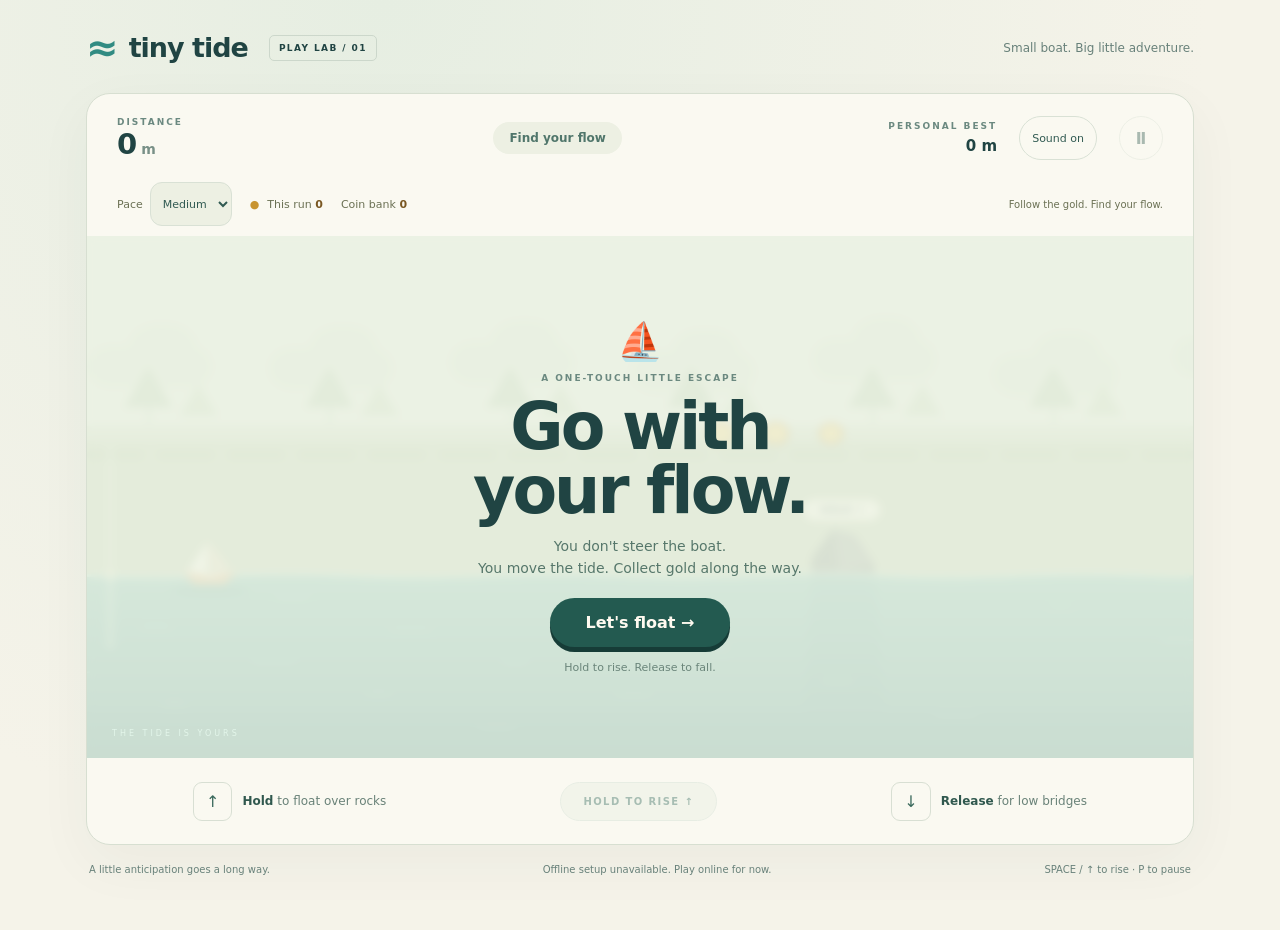
==== index.html @ 4e043f54 "Build Tiny Tide playable browser prototype Add fair endless tide gameplay, collectible coins, gestur" ====
<!doctype html>
<html lang="en">
<head>
  <meta charset="UTF-8">
  <meta name="viewport" content="width=device-width, initial-scale=1, viewport-fit=cover">
  <meta name="theme-color" content="#235a50">
  <meta name="description" content="A little boat. A little tide. One more try. A one-touch endless canal game.">
  <link rel="icon" href="./icon.svg" type="image/svg+xml">
  <link rel="manifest" href="./manifest.webmanifest">
  <link rel="stylesheet" href="./style.css">
  <title>Tiny Tide — find your flow</title>
</head>
<body>
  <main>
    <header>
      <a class="brand" href="./"><span class="brand-mark">≈</span> tiny tide <span class="prototype">PLAY LAB / 01</span></a>
      <span class="tagline">Small boat. Big little adventure.</span>
    </header>
    <section class="game-shell" aria-label="Tiny Tide game">
      <div class="game-top">
        <div class="score-group"><span class="eyebrow">DISTANCE</span><strong><span id="score">0</span><small>m</small></strong></div>
        <div id="next" class="next">Find your flow</div>
        <div class="game-actions"><div class="best"><span class="eyebrow">PERSONAL BEST</span><strong id="best">0 m</strong></div><button id="sound" class="sound-button" aria-label="Mute sound" aria-pressed="false">Sound on</button><button id="pause" class="icon-button" aria-label="Pause game" disabled>Ⅱ</button></div>
      </div>
      <div class="coin-bar"><label class="mode-label" for="mode">Pace <select id="mode"><option value="easy">Easy</option><option value="medium" selected>Medium</option><option value="fast">Fast</option></select></label><span class="coin-symbol" aria-hidden="true">●</span><span>This run <b id="run-coins">0</b></span><span>Coin bank <b id="coin-bank">0</b></span><span id="coin-feedback" role="status" aria-live="polite">Follow the gold. Find your flow.</span></div>
      <div class="playfield">
        <canvas id="game" tabindex="0" aria-label="Hold Space, Up arrow, or the screen to raise the water. Release to lower it. Avoid rocks and bridges."></canvas>
        <div class="overlay" id="overlay">
          <div class="intro-icon" aria-hidden="true">⛵</div>
          <p class="eyebrow" id="overlay-kicker">A ONE-TOUCH LITTLE ESCAPE</p>
          <h1 id="overlay-title">Go with<br>your flow.</h1>
          <p id="overlay-copy">You don't steer the boat.<br>You move the tide. Collect gold along the way.</p>
          <button id="play" class="primary">Let's float →</button>
          <p class="overlay-hint" id="overlay-hint">Hold to rise. Release to fall.</p>
        </div>
        <div class="water-label" aria-hidden="true">THE TIDE IS YOURS</div>
      </div>
      <div class="control-bar">
        <div class="control-tip"><span class="key">↑</span><span><b>Hold</b> to float over rocks</span></div>
        <button id="tide" class="tide-button" aria-label="Hold to raise water; release to lower" disabled>HOLD TO RISE ↑</button>
        <div class="control-tip"><span class="key">↓</span><span><b>Release</b> for low bridges</span></div>
      </div>
    </section>
    <footer><span>A little anticipation goes a long way.</span><span id="connection" role="status">Preparing offline play…</span><span class="desktop-hint">SPACE / ↑ to rise · P to pause</span></footer>
    <p class="notice" id="notice" role="status"></p>
    <p class="sr-only" id="announcement" role="status" aria-live="polite"></p>
  </main>
  <script type="module" src="./app.js"></script>
</body>
</html>
---- style.css ----
:root { color-scheme: light; font-family: "Trebuchet MS", "Avenir Next", system-ui, sans-serif; color: #204443; background: #f5f3e9; }
* { box-sizing: border-box; }
body { margin: 0; min-width: 280px; background: radial-gradient(ellipse at 30% 0, #e6eee2, transparent 65%); }
button, a { -webkit-tap-highlight-color: transparent; }
button { font: inherit; cursor: pointer; }
button:focus-visible, a:focus-visible, canvas:focus-visible { outline: 3px solid #d27b43; outline-offset: 4px; }
button:disabled { opacity: .4; cursor: default; }
main { max-width: 1180px; margin: auto; padding: 28px 36px 12px; }
header { display: flex; justify-content: space-between; align-items: center; margin-bottom: 26px; }
.brand { display: flex; align-items: center; gap: 11px; color: inherit; text-decoration: none; font-size: 27px; font-weight: 800; letter-spacing: -1px; }
.brand-mark { color: #318b82; font-size: 39px; line-height: 1; }
.prototype { font-size: 9px; letter-spacing: 1.4px; margin-left: 10px; padding: 7px 9px; border: 1px solid #ccd7cb; border-radius: 5px; }
.tagline, footer, .notice { font-size: 12px; color: #68817a; }
.game-shell { background: #faf9f1; border: 1px solid #d7dfd1; border-radius: 24px; box-shadow: 0 18px 55px #2044430c; overflow: hidden; }
.game-top { height: 88px; display: flex; align-items: center; justify-content: space-between; padding: 16px 30px; gap: 10px; }
.eyebrow { font-size: 9px; letter-spacing: 2px; font-weight: 800; color: #6b8980; }
.score-group { display: grid; gap: 3px; min-width: 110px; }
.score-group strong { font-size: 29px; font-variant-numeric: tabular-nums; line-height: 1; }
small { font-size: 14px; margin-left: 4px; color: #789087; }
.game-actions { display: flex; align-items: center; gap: 22px; }
.best { display: grid; gap: 6px; text-align: right; }
.best strong { font-size: 15px; }
.icon-button { border: 1px solid #d9e1d5; width: 44px; height: 44px; border-radius: 50%; background: transparent; color: #315a52; font-weight: 800; }
.sound-button { min-height: 44px; border: 1px solid #d9e1d5; border-radius: 22px; padding: 8px 12px; background: transparent; color: #315a52; font-size: 11px; white-space: nowrap; }
.sound-button[aria-pressed="true"] { background: #e8eee1; }
.coin-bar { min-height: 34px; display: flex; align-items: center; gap: 18px; padding: 0 30px 10px; font-size: 11px; color: #6b7154; }
.coin-bar b { color: #795722; font-variant-numeric: tabular-nums; }
.coin-symbol { color: #c89430; margin-right: -10px; }
#coin-feedback { margin-left: auto; font-size: 10px; }
.mode-label { display: flex; align-items: center; gap: 7px; }
select { font: inherit; color: #315a52; background: #edf0e3; border: 1px solid #d9e1d5; border-radius: 12px; min-height: 44px; padding: 8px; }
select:focus-visible { outline: 3px solid #d27b43; outline-offset: 2px; }
select:disabled { opacity: .65; }
.next { text-align: center; font-size: 12px; font-weight: 700; color: #50766b; background: #edf0e3; border-radius: 20px; padding: 9px 16px; }
.playfield { position: relative; height: clamp(330px, 58vh, 590px); overflow: hidden; background: #e4eedf; }
canvas { width: 100%; height: 100%; display: block; touch-action: none; user-select: none; -webkit-user-select: none; }
.overlay { position: absolute; inset: 0; display: flex; align-items: center; justify-content: center; flex-direction: column; text-align: center; background: #edf3e6cf; backdrop-filter: blur(4px); padding: 14px; }
.overlay[hidden] { display: none; }
.intro-icon { font-size: 37px; margin-bottom: 3px; }
.overlay .eyebrow { margin: 7px 0 12px; }
h1 { font-size: clamp(39px, 5.2vw, 65px); letter-spacing: -3px; line-height: .98; font-weight: 800; margin: 0 0 12px; }
#overlay-copy { color: #56776b; font-size: 14px; line-height: 1.6; margin: 0 0 18px; max-width: 340px; }
.primary { color: #fffaf0; background: #235a50; border: 0; border-radius: 30px; padding: 15px 28px; min-width: 180px; box-shadow: 0 5px 0 #163c37; font-weight: 700; }
.primary:hover { background: #2f7062; }
.overlay-hint { font-size: 11px; color: #6a857a; margin: 14px 0 0; }
.water-label { position: absolute; bottom: 20px; left: 25px; pointer-events: none; color: #ecfff3b3; letter-spacing: 3px; font-size: 8px; }
.control-bar { display: flex; justify-content: space-around; align-items: center; gap: 12px; min-height: 86px; padding: 12px 25px; }
.control-tip { display: flex; align-items: center; gap: 10px; font-size: 12px; color: #698278; }
.control-tip b { color: #30584e; }
.key { border: 1px solid #d8dfd3; border-radius: 9px; padding: 9px 12px; color: #3a695c; font-size: 16px; }
.tide-button { touch-action: none; user-select: none; -webkit-user-select: none; border: 1px solid #cddcd0; border-radius: 24px; color: #2c6557; background: #e8eee1; padding: 13px 22px; font-size: 10px; font-weight: 800; letter-spacing: 1.4px; white-space: nowrap; }
.tide-button.active { background: #2c6557; color: #fff; transform: translateY(2px); }
footer { display: flex; justify-content: space-between; gap: 12px; margin: 19px 3px 0; font-size: 10px; }
.notice { text-align: center; margin: 12px 0; min-height: 14px; }
.sr-only { position: absolute; width: 1px; height: 1px; overflow: hidden; clip-path: inset(50%); }
@media (max-width: 650px) {
  main { padding: max(14px, env(safe-area-inset-top)) 12px max(10px, env(safe-area-inset-bottom)); }
  header { margin: 0 5px 15px; }
  .brand { font-size: 23px; gap: 7px; }
  .prototype { font-size: 7px; margin-left: 6px; padding: 5px; }
  .tagline, .desktop-hint { display: none; }
  .game-shell { border-radius: 20px; }
  .game-top { padding: 10px 12px; height: auto; min-height: 79px; flex-wrap: wrap; }
  .game-actions { gap: 8px; }
  .eyebrow { font-size: 8px; letter-spacing: 1.2px; }
  .score-group { min-width: 50px; }
  .score-group strong { font-size: 25px; }
  .best .eyebrow { font-size: 7px; }
  .next { font-size: 10px; padding: 8px; max-width: 118px; }
  .game-top .next { order: 3; max-width: none; width: 100%; padding: 5px; }
  .sound-button { font-size: 10px; padding: 7px 9px; }
  .coin-bar { padding: 0 12px 10px; gap: 12px; flex-wrap: wrap; font-size: 10px; }
  #coin-feedback { width: 100%; margin-left: 0; min-height: 13px; }
  .coin-symbol { margin-right: -6px; }
  .playfield { height: clamp(330px, 48svh, 520px); }
  .control-bar { flex-wrap: wrap; gap: 10px; padding: 13px 8px; }
  .tide-button { order: -1; width: 88%; padding: 15px; }
  .control-tip { font-size: 10px; gap: 5px; }
  .key { padding: 3px 7px; font-size: 12px; }
  footer { font-size: 9px; gap: 8px; line-height: 1.5; }
}
@media (max-height: 550px) and (min-width: 651px) {
  main { padding-top: 10px; }
  header { margin-bottom: 10px; }
  .game-top { height: 60px; }
  .playfield { height: 300px; }
  .control-bar { min-height: 55px; }
}
@media (prefers-reduced-motion: reduce) { .overlay { backdrop-filter: none; } }
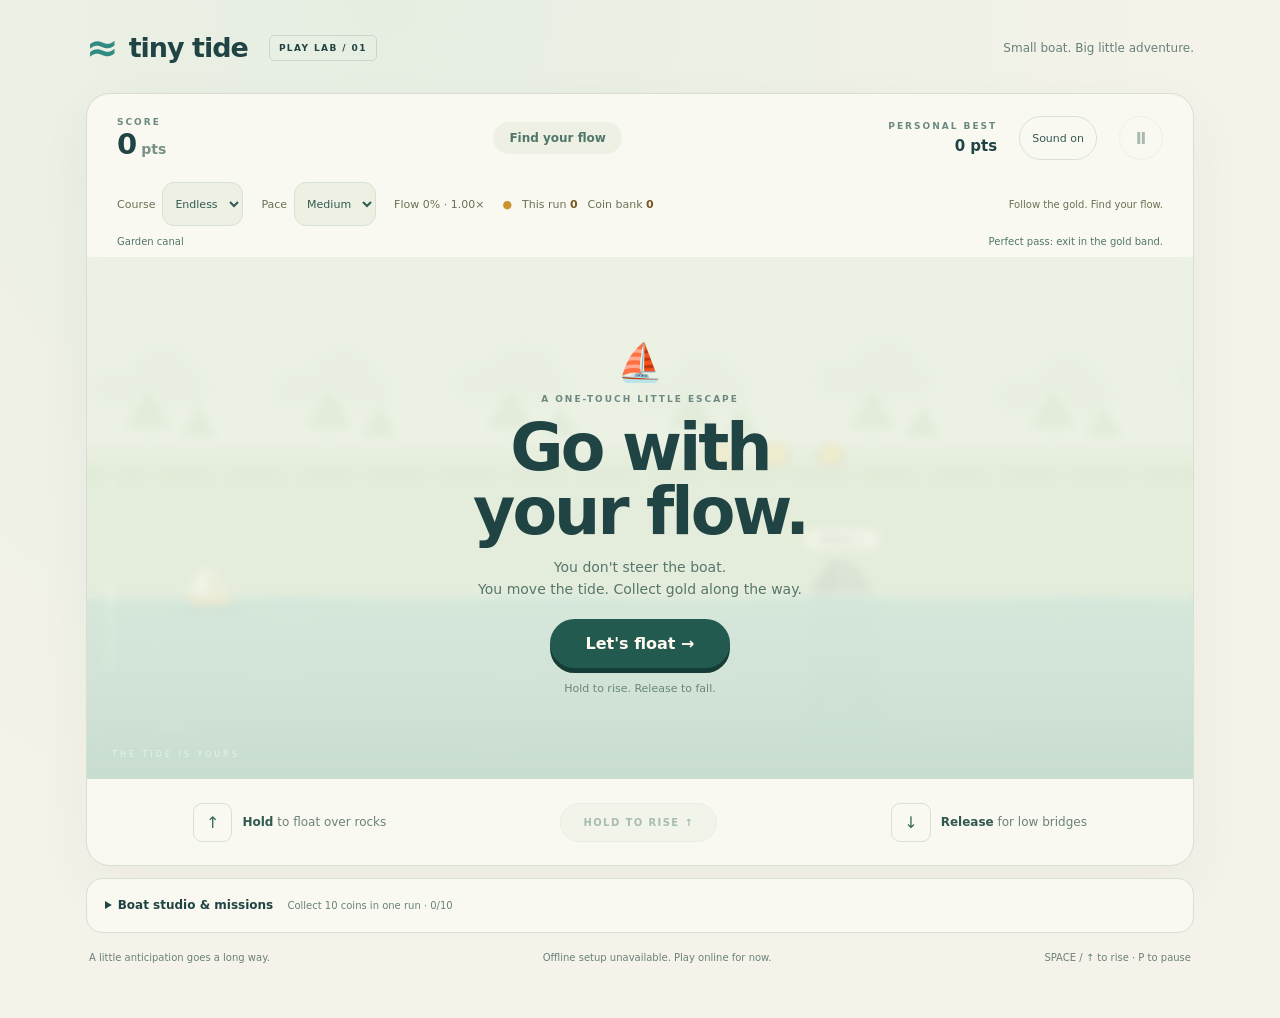
==== commit cb564449: "Add progressive runs and replay features Add smooth bounded difficulty ramps, perfect-pass combos, c" ====
--- a/index.html
+++ b/index.html
@@ -18,11 +18,18 @@
     </header>
     <section class="game-shell" aria-label="Tiny Tide game">
       <div class="game-top">
-        <div class="score-group"><span class="eyebrow">DISTANCE</span><strong><span id="score">0</span><small>m</small></strong></div>
+        <div class="score-group"><span class="eyebrow">SCORE</span><strong><span id="score">0</span><small>pts</small></strong></div>
         <div id="next" class="next">Find your flow</div>
         <div class="game-actions"><div class="best"><span class="eyebrow">PERSONAL BEST</span><strong id="best">0 m</strong></div><button id="sound" class="sound-button" aria-label="Mute sound" aria-pressed="false">Sound on</button><button id="pause" class="icon-button" aria-label="Pause game" disabled>Ⅱ</button></div>
       </div>
-      <div class="coin-bar"><label class="mode-label" for="mode">Pace <select id="mode"><option value="easy">Easy</option><option value="medium" selected>Medium</option><option value="fast">Fast</option></select></label><span class="coin-symbol" aria-hidden="true">●</span><span>This run <b id="run-coins">0</b></span><span>Coin bank <b id="coin-bank">0</b></span><span id="coin-feedback" role="status" aria-live="polite">Follow the gold. Find your flow.</span></div>
+      <div class="coin-bar">
+        <label class="mode-label" for="course">Course <select id="course"><option value="endless">Endless</option><option value="daily">Daily</option></select></label>
+        <label class="mode-label" for="mode">Pace <select id="mode"><option value="easy">Easy</option><option value="medium" selected>Medium</option><option value="fast">Fast</option></select></label>
+        <span id="daily-date" hidden></span><span id="flow" aria-label="Run progression">Flow 0% · 1.00×</span>
+        <span class="coin-totals"><span class="coin-symbol" aria-hidden="true">●</span><span>This run <b id="run-coins">0</b></span><span>Coin bank <b id="coin-bank">0</b></span></span>
+        <span id="coin-feedback" role="status" aria-live="polite">Follow the gold. Find your flow.</span>
+      </div>
+      <div class="run-status"><span id="scenery">Garden canal</span><span id="combo" role="status">Perfect pass: exit in the gold band.</span></div>
       <div class="playfield">
         <canvas id="game" tabindex="0" aria-label="Hold Space, Up arrow, or the screen to raise the water. Release to lower it. Avoid rocks and bridges."></canvas>
         <div class="overlay" id="overlay">
@@ -41,6 +48,17 @@
         <div class="control-tip"><span class="key">↓</span><span><b>Release</b> for low bridges</span></div>
       </div>
     </section>
+    <details class="studio" id="studio">
+      <summary>Boat studio &amp; missions <span id="mission-summary">Three little goals</span></summary>
+      <p>Cosmetics only. Spend collected coins, never real money. Choose a boat between runs.</p>
+      <p>Perfect passes: the gold bracket marks your target waterline as you exit a rock or bridge. Close, safe exits build a combo for 5–25 bonus points per pass. Missing the band is safe, but resets the combo.</p>
+      <div id="skins" class="skins"></div>
+      <p id="shop-feedback" role="status"></p>
+      <h2>One-time missions</h2>
+      <p>Complete each goal in a single run, on either course. Each reward is paid only once.</p>
+      <ul id="missions"></ul>
+      <p id="mission-feedback" role="status" aria-live="polite"></p>
+    </details>
     <footer><span>A little anticipation goes a long way.</span><span id="connection" role="status">Preparing offline play…</span><span class="desktop-hint">SPACE / ↑ to rise · P to pause</span></footer>
     <p class="notice" id="notice" role="status"></p>
     <p class="sr-only" id="announcement" role="status" aria-live="polite"></p>
--- a/style.css
+++ b/style.css
@@ -24,8 +24,22 @@
 .sound-button { min-height: 44px; border: 1px solid #d9e1d5; border-radius: 22px; padding: 8px 12px; background: transparent; color: #315a52; font-size: 11px; white-space: nowrap; }
 .sound-button[aria-pressed="true"] { background: #e8eee1; }
 .coin-bar { min-height: 34px; display: flex; align-items: center; gap: 18px; padding: 0 30px 10px; font-size: 11px; color: #6b7154; }
+.coin-bar { flex-wrap: wrap; }
+.run-status { display: flex; justify-content: space-between; gap: 12px; padding: 0 30px 10px; font-size: 10px; color: #50766b; }
+.run-status #combo { text-align: right; }
+.studio { margin-top: 12px; padding: 12px 18px; background: #faf9f1; border: 1px solid #d7dfd1; border-radius: 16px; font-size: 12px; }
+.studio summary { cursor: pointer; min-height: 28px; line-height: 28px; font-weight: bold; }
+#mission-summary { font-weight: normal; color: #68817a; margin-left: 10px; font-size: 10px; }
+.studio p { line-height: 1.6; color: #50766b; }
+.studio h2 { font-size: 16px; }
+.skins { display: flex; flex-wrap: wrap; gap: 12px; }
+.skin-card { flex: 1 1 150px; border: 1px solid #d7dfd1; border-radius: 14px; padding: 14px; text-align: center; }
+.skin-preview { display: block; width: 65px; height: 45px; margin: 0 auto 8px; }
+.skin-card button { min-height: 44px; margin-top: 8px; border: 1px solid #b8cdb9; border-radius: 20px; padding: 8px 14px; background: #e8eee1; color: #235a50; }
+#missions { padding-left: 20px; line-height: 2; }
 .coin-bar b { color: #795722; font-variant-numeric: tabular-nums; }
-.coin-symbol { color: #c89430; margin-right: -10px; }
+.coin-totals { display: inline-flex; gap: 10px; align-items: center; white-space: nowrap; }
+.coin-symbol { color: #c89430; }
 #coin-feedback { margin-left: auto; font-size: 10px; }
 .mode-label { display: flex; align-items: center; gap: 7px; }
 select { font: inherit; color: #315a52; background: #edf0e3; border: 1px solid #d9e1d5; border-radius: 12px; min-height: 44px; padding: 8px; }
@@ -71,7 +85,9 @@
   .sound-button { font-size: 10px; padding: 7px 9px; }
   .coin-bar { padding: 0 12px 10px; gap: 12px; flex-wrap: wrap; font-size: 10px; }
   #coin-feedback { width: 100%; margin-left: 0; min-height: 13px; }
-  .coin-symbol { margin-right: -6px; }
+  .run-status { padding: 0 12px 10px; font-size: 9px; }
+  .studio { padding: 10px 12px; }
+  #mission-summary { display: block; margin-left: 0; }
   .playfield { height: clamp(330px, 48svh, 520px); }
   .control-bar { flex-wrap: wrap; gap: 10px; padding: 13px 8px; }
   .tide-button { order: -1; width: 88%; padding: 15px; }
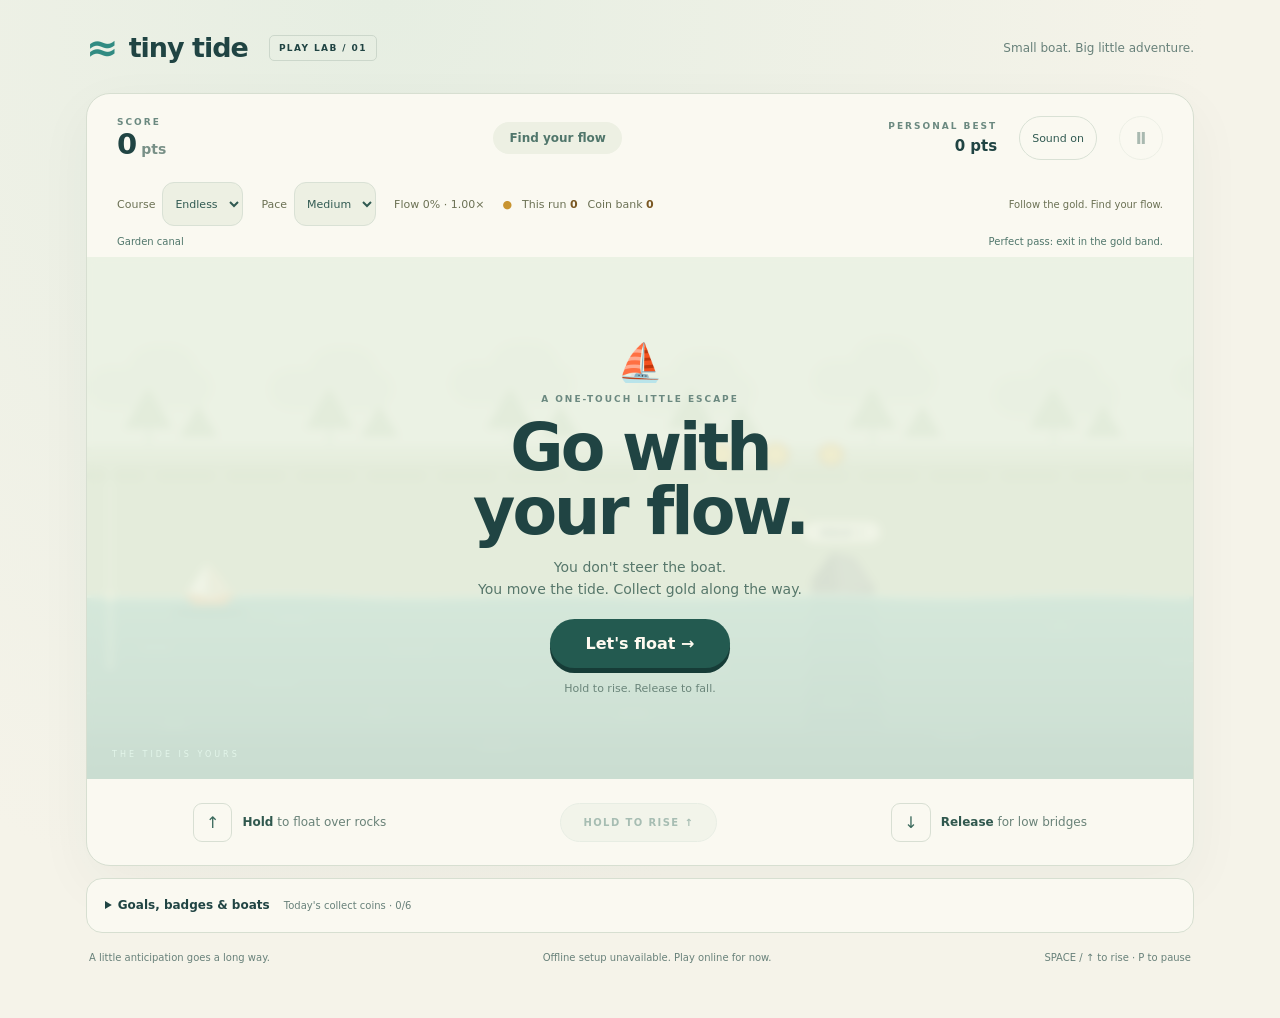
==== commit ddf96b1d: "Add gentle daily replay goals Co-authored-by: Copilot App <223556219+Copilot@users.noreply.github.co" ====
--- a/index.html
+++ b/index.html
@@ -20,7 +20,7 @@
       <div class="game-top">
         <div class="score-group"><span class="eyebrow">SCORE</span><strong><span id="score">0</span><small>pts</small></strong></div>
         <div id="next" class="next">Find your flow</div>
-        <div class="game-actions"><div class="best"><span class="eyebrow">PERSONAL BEST</span><strong id="best">0 m</strong></div><button id="sound" class="sound-button" aria-label="Mute sound" aria-pressed="false">Sound on</button><button id="pause" class="icon-button" aria-label="Pause game" disabled>Ⅱ</button></div>
+        <div class="game-actions"><div class="best"><span class="eyebrow">PERSONAL BEST</span><strong id="best">0 pts</strong></div><button id="sound" class="sound-button" aria-label="Mute sound" aria-pressed="false">Sound on</button><button id="pause" class="icon-button" aria-label="Pause game" disabled>Ⅱ</button></div>
       </div>
       <div class="coin-bar">
         <label class="mode-label" for="course">Course <select id="course"><option value="endless">Endless</option><option value="daily">Daily</option></select></label>
@@ -48,13 +48,39 @@
         <div class="control-tip"><span class="key">↓</span><span><b>Release</b> for low bridges</span></div>
       </div>
     </section>
+    <section id="run-result" class="studio" aria-label="Last run summary" hidden>
+      <h2>Your little voyage</h2>
+      <p id="result-comparison"></p>
+      <p id="result-goal"></p>
+      <details id="share-options" hidden>
+        <summary>Share this Daily result (optional)</summary>
+        <p>Compare the same UTC date and rules version. No account or leaderboard.</p>
+        <button id="share-result" class="sound-button">Share result</button>
+        <button id="copy-result" class="sound-button">Copy result</button>
+        <p id="share-status" role="status" aria-live="polite"></p>
+        <div id="share-panel" hidden>
+          <label for="share-text">Result text — select to copy manually</label>
+          <textarea id="share-text" rows="6" readonly></textarea>
+        </div>
+      </details>
+    </section>
     <details class="studio" id="studio">
-      <summary>Boat studio &amp; missions <span id="mission-summary">Three little goals</span></summary>
+      <summary>Goals, badges &amp; boats <span id="mission-summary">Three little daily goals</span></summary>
+      <h2>Today's missions</h2>
+      <p id="daily-missions-date"></p>
+      <p>Counts across short runs on either course. Three goals, paid once per UTC day. No streaks, no penalty for missing days.</p>
+      <ul id="daily-missions"></ul>
+      <p>The device clock sets the date, also offline. An active run keeps its starting mission date until it ends.</p>
+      <h2>Permanent mastery</h2>
+      <p id="mastery-next"></p>
+      <ul id="mastery"></ul>
+      <p>Totals start with this update: earlier bank balances include rewards and spending, not known lifetime pickups. Only actual new pickups, obstacle clears and perfect passes count. Rewards and spending never inflate or reduce mastery.</p>
+      <h2>Boat collection</h2>
       <p>Cosmetics only. Spend collected coins, never real money. Choose a boat between runs.</p>
       <p>Perfect passes: the gold bracket marks your target waterline as you exit a rock or bridge. Close, safe exits build a combo for 5–25 bonus points per pass. Missing the band is safe, but resets the combo.</p>
       <div id="skins" class="skins"></div>
       <p id="shop-feedback" role="status"></p>
-      <h2>One-time missions</h2>
+      <h2>Original one-time missions</h2>
       <p>Complete each goal in a single run, on either course. Each reward is paid only once.</p>
       <ul id="missions"></ul>
       <p id="mission-feedback" role="status" aria-live="polite"></p>
--- a/style.css
+++ b/style.css
@@ -36,7 +36,9 @@
 .skin-card { flex: 1 1 150px; border: 1px solid #d7dfd1; border-radius: 14px; padding: 14px; text-align: center; }
 .skin-preview { display: block; width: 65px; height: 45px; margin: 0 auto 8px; }
 .skin-card button { min-height: 44px; margin-top: 8px; border: 1px solid #b8cdb9; border-radius: 20px; padding: 8px 14px; background: #e8eee1; color: #235a50; }
-#missions { padding-left: 20px; line-height: 2; }
+#missions, #daily-missions, #mastery { padding-left: 20px; line-height: 2; }
+#share-text { display: block; width: 100%; margin-top: 8px; padding: 10px; font: inherit; line-height: 1.6; color: #204443; background: #f5f3e9; border: 1px solid #b8cdb9; border-radius: 8px; resize: vertical; }
+#share-text:focus-visible { outline: 3px solid #d27b43; outline-offset: 2px; }
 .coin-bar b { color: #795722; font-variant-numeric: tabular-nums; }
 .coin-totals { display: inline-flex; gap: 10px; align-items: center; white-space: nowrap; }
 .coin-symbol { color: #c89430; }
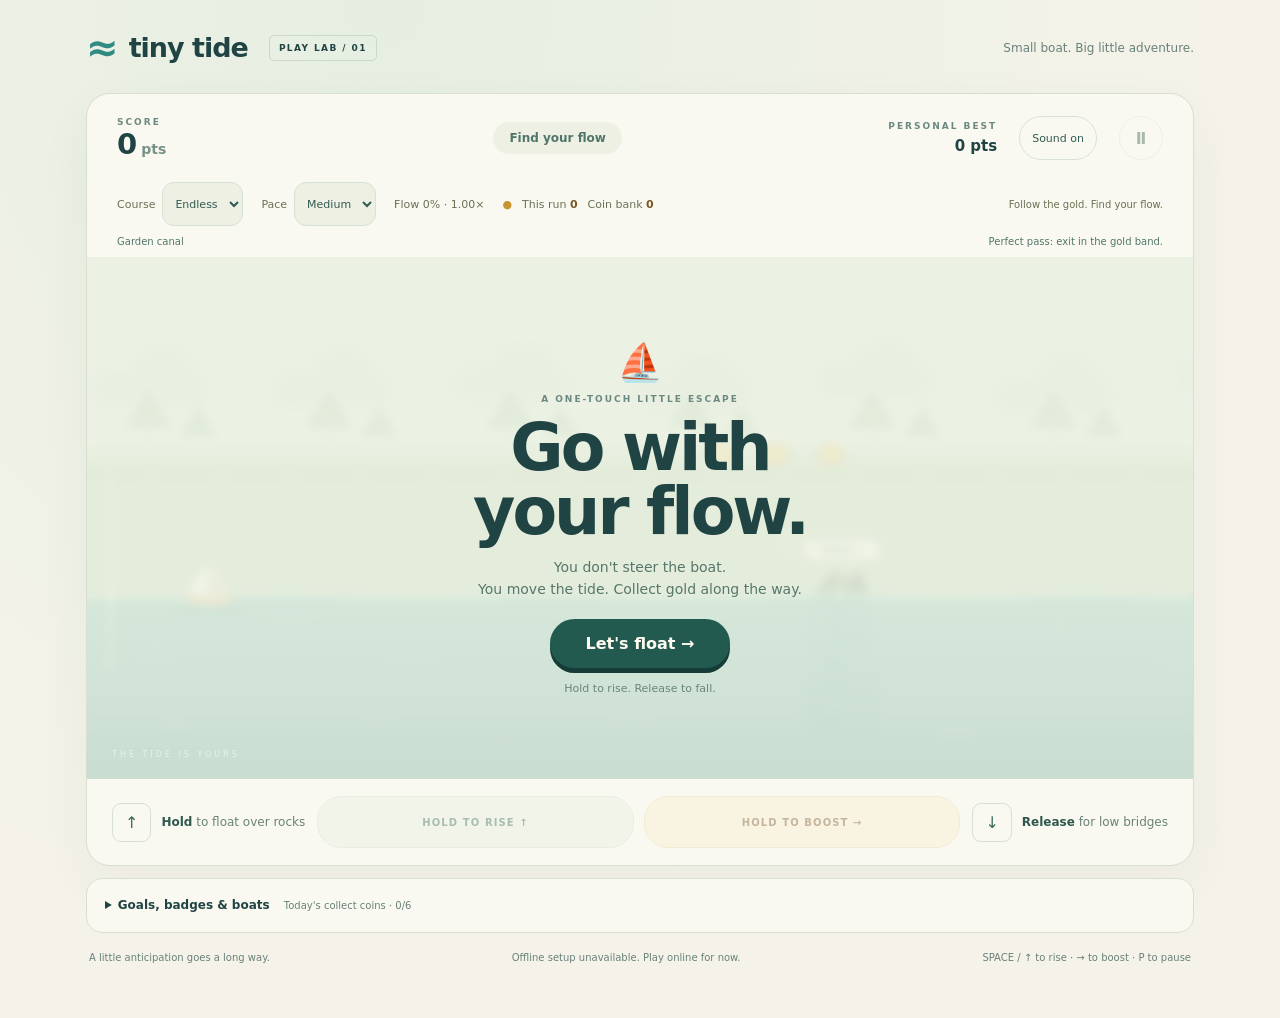
==== commit bea43a23: "Add boat crash bursts, forward boost and canal artwork Co-authored-by: Copilot App <223556219+Copilo" ====
--- a/index.html
+++ b/index.html
@@ -25,7 +25,7 @@
       <div class="coin-bar">
         <label class="mode-label" for="course">Course <select id="course"><option value="endless">Endless</option><option value="daily">Daily</option></select></label>
         <label class="mode-label" for="mode">Pace <select id="mode"><option value="easy">Easy</option><option value="medium" selected>Medium</option><option value="fast">Fast</option></select></label>
-        <span id="daily-date" hidden></span><span id="flow" aria-label="Run progression">Flow 0% · 1.00×</span>
+        <span id="daily-date" hidden></span><span id="previous-best" hidden></span><span id="flow" aria-label="Run progression">Flow 0% · 1.00×</span>
         <span class="coin-totals"><span class="coin-symbol" aria-hidden="true">●</span><span>This run <b id="run-coins">0</b></span><span>Coin bank <b id="coin-bank">0</b></span></span>
         <span id="coin-feedback" role="status" aria-live="polite">Follow the gold. Find your flow.</span>
       </div>
@@ -40,11 +40,15 @@
           <button id="play" class="primary">Let's float →</button>
           <p class="overlay-hint" id="overlay-hint">Hold to rise. Release to fall.</p>
         </div>
+        <div class="impact-label" id="impact" hidden>SPLASH!</div>
         <div class="water-label" aria-hidden="true">THE TIDE IS YOURS</div>
       </div>
       <div class="control-bar">
         <div class="control-tip"><span class="key">↑</span><span><b>Hold</b> to float over rocks</span></div>
-        <button id="tide" class="tide-button" aria-label="Hold to raise water; release to lower" disabled>HOLD TO RISE ↑</button>
+        <div class="hold-controls">
+          <button id="tide" class="tide-button" aria-label="Hold to raise water; release to lower" disabled>HOLD TO RISE ↑</button>
+          <button id="boost" class="boost-button" aria-label="Hold to boost forward; release to coast" aria-pressed="false" disabled>HOLD TO BOOST →</button>
+        </div>
         <div class="control-tip"><span class="key">↓</span><span><b>Release</b> for low bridges</span></div>
       </div>
     </section>
@@ -85,7 +89,7 @@
       <ul id="missions"></ul>
       <p id="mission-feedback" role="status" aria-live="polite"></p>
     </details>
-    <footer><span>A little anticipation goes a long way.</span><span id="connection" role="status">Preparing offline play…</span><span class="desktop-hint">SPACE / ↑ to rise · P to pause</span></footer>
+    <footer><span>A little anticipation goes a long way.</span><span id="connection" role="status">Preparing offline play…</span><span class="desktop-hint">SPACE / ↑ to rise · → to boost · P to pause</span></footer>
     <p class="notice" id="notice" role="status"></p>
     <p class="sr-only" id="announcement" role="status" aria-live="polite"></p>
   </main>
--- a/style.css
+++ b/style.css
@@ -39,6 +39,7 @@
 #missions, #daily-missions, #mastery { padding-left: 20px; line-height: 2; }
 #share-text { display: block; width: 100%; margin-top: 8px; padding: 10px; font: inherit; line-height: 1.6; color: #204443; background: #f5f3e9; border: 1px solid #b8cdb9; border-radius: 8px; resize: vertical; }
 #share-text:focus-visible { outline: 3px solid #d27b43; outline-offset: 2px; }
+#previous-best { color: #788a7b; font-size: 10px; }
 .coin-bar b { color: #795722; font-variant-numeric: tabular-nums; }
 .coin-totals { display: inline-flex; gap: 10px; align-items: center; white-space: nowrap; }
 .coin-symbol { color: #c89430; }
@@ -60,12 +61,17 @@
 .primary:hover { background: #2f7062; }
 .overlay-hint { font-size: 11px; color: #6a857a; margin: 14px 0 0; }
 .water-label { position: absolute; bottom: 20px; left: 25px; pointer-events: none; color: #ecfff3b3; letter-spacing: 3px; font-size: 8px; }
+.impact-label { position: absolute; z-index: 2; left: 50%; top: 43%; transform: translate(-50%, -50%); padding: 8px 18px; border: 1px solid #fff4d8; border-radius: 20px; color: #315d58; background: #f7f2dcdd; font-size: 11px; font-weight: 900; letter-spacing: 3px; pointer-events: none; animation: impact-pop .58s ease-out both; }
+@keyframes impact-pop { from { opacity: .5; translate: 0 5px; } to { opacity: 1; translate: 0 0; } }
 .control-bar { display: flex; justify-content: space-around; align-items: center; gap: 12px; min-height: 86px; padding: 12px 25px; }
 .control-tip { display: flex; align-items: center; gap: 10px; font-size: 12px; color: #698278; }
 .control-tip b { color: #30584e; }
 .key { border: 1px solid #d8dfd3; border-radius: 9px; padding: 9px 12px; color: #3a695c; font-size: 16px; }
-.tide-button { touch-action: none; user-select: none; -webkit-user-select: none; border: 1px solid #cddcd0; border-radius: 24px; color: #2c6557; background: #e8eee1; padding: 13px 22px; font-size: 10px; font-weight: 800; letter-spacing: 1.4px; white-space: nowrap; }
+.hold-controls { display: flex; flex: 1 1 420px; justify-content: center; gap: 10px; min-width: 0; }
+.tide-button, .boost-button { flex: 1 1 190px; min-height: 52px; touch-action: none; user-select: none; -webkit-user-select: none; border: 1px solid #cddcd0; border-radius: 24px; color: #2c6557; background: #e8eee1; padding: 13px 16px; font-size: 10px; font-weight: 800; letter-spacing: 1.1px; white-space: nowrap; }
 .tide-button.active { background: #2c6557; color: #fff; transform: translateY(2px); }
+.boost-button { color: #76521e; border-color: #e6d5aa; background: #f8edcc; }
+.boost-button.active { background: #a97428; color: #fffdf5; transform: translateY(2px); }
 footer { display: flex; justify-content: space-between; gap: 12px; margin: 19px 3px 0; font-size: 10px; }
 .notice { text-align: center; margin: 12px 0; min-height: 14px; }
 .sr-only { position: absolute; width: 1px; height: 1px; overflow: hidden; clip-path: inset(50%); }
@@ -92,7 +98,8 @@
   #mission-summary { display: block; margin-left: 0; }
   .playfield { height: clamp(330px, 48svh, 520px); }
   .control-bar { flex-wrap: wrap; gap: 10px; padding: 13px 8px; }
-  .tide-button { order: -1; width: 88%; padding: 15px; }
+  .hold-controls { order: -1; flex: 1 0 100%; width: 100%; gap: 8px; }
+  .tide-button, .boost-button { flex: 1 1 0; min-width: 0; min-height: 54px; padding: 12px 5px; font-size: 9px; letter-spacing: .5px; }
   .control-tip { font-size: 10px; gap: 5px; }
   .key { padding: 3px 7px; font-size: 12px; }
   footer { font-size: 9px; gap: 8px; line-height: 1.5; }
@@ -104,4 +111,4 @@
   .playfield { height: 300px; }
   .control-bar { min-height: 55px; }
 }
-@media (prefers-reduced-motion: reduce) { .overlay { backdrop-filter: none; } }
+@media (prefers-reduced-motion: reduce) { .overlay { backdrop-filter: none; } .impact-label { animation: none; } }
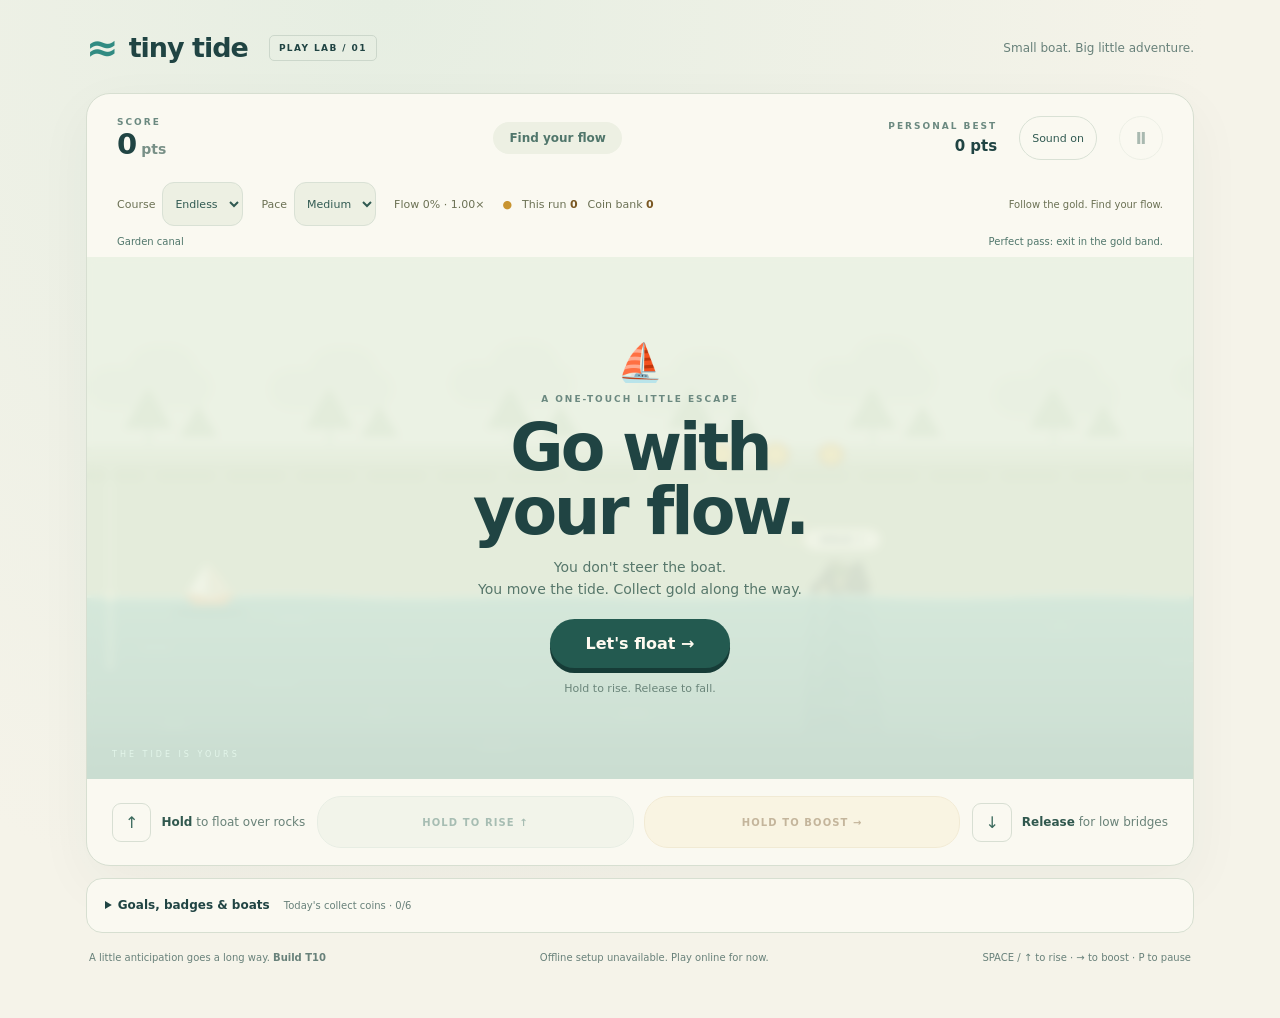
==== commit 8243a4a1: "Make boost consistent and crash burst unmistakable Add visible T10 build identity and safe service-w" ====
--- a/index.html
+++ b/index.html
@@ -89,7 +89,7 @@
       <ul id="missions"></ul>
       <p id="mission-feedback" role="status" aria-live="polite"></p>
     </details>
-    <footer><span>A little anticipation goes a long way.</span><span id="connection" role="status">Preparing offline play…</span><span class="desktop-hint">SPACE / ↑ to rise · → to boost · P to pause</span></footer>
+    <footer><span>A little anticipation goes a long way. <b id="build">Build T10</b></span><span id="connection" role="status">Preparing offline play…</span><button id="update-game" class="sound-button" hidden>Update ready — reload game</button><span class="desktop-hint">SPACE / ↑ to rise · → to boost · P to pause</span></footer>
     <p class="notice" id="notice" role="status"></p>
     <p class="sr-only" id="announcement" role="status" aria-live="polite"></p>
   </main>
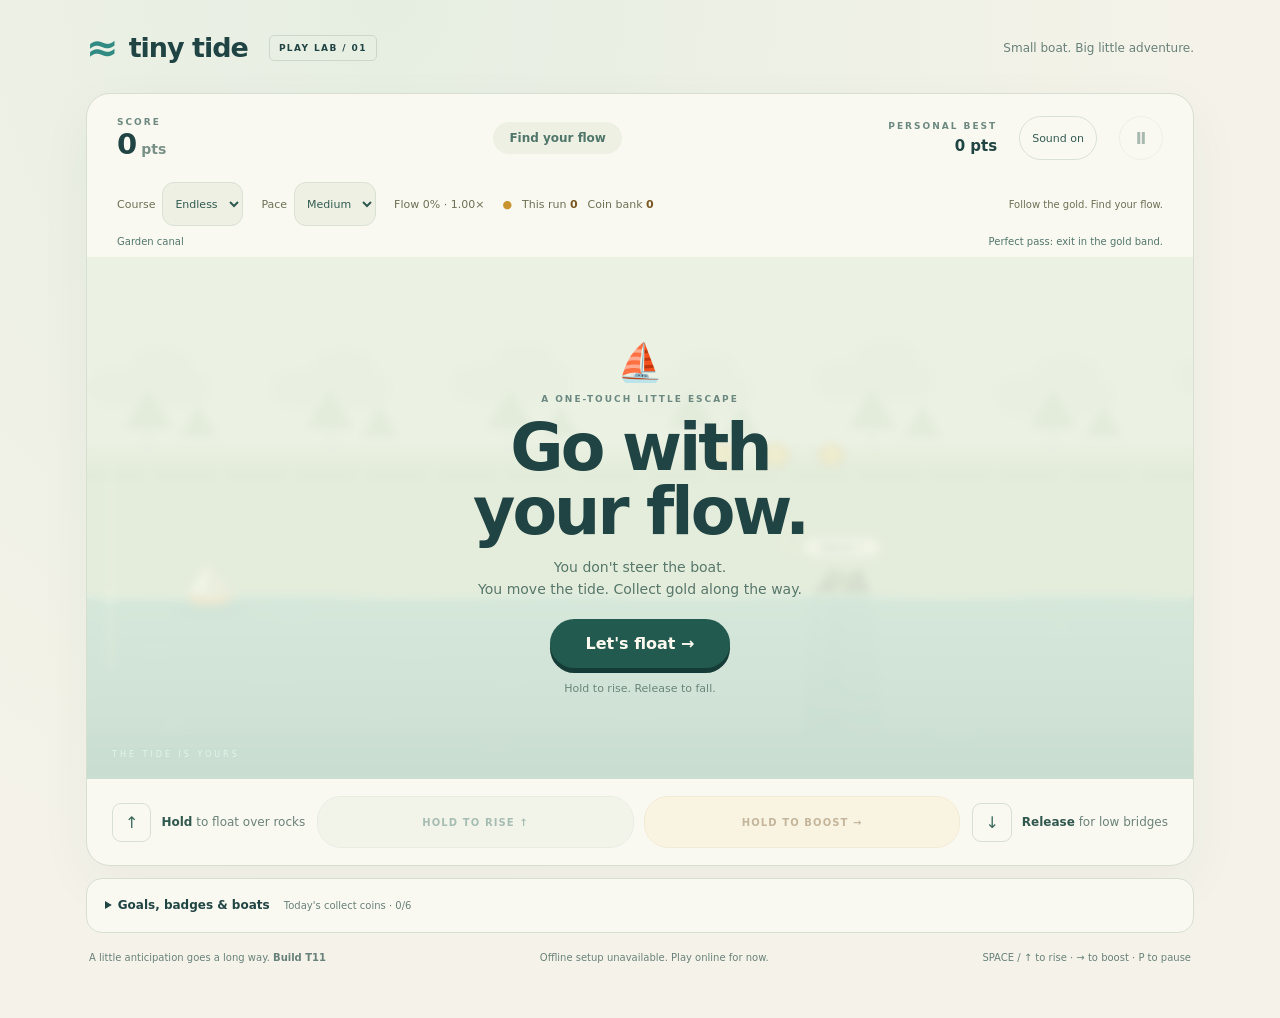
==== commit fc032e02: "Add seeded surprise pickups and vivid boost trail Ship Build T11 with timed effects, safe autopilot " ====
--- a/index.html
+++ b/index.html
@@ -30,6 +30,7 @@
         <span id="coin-feedback" role="status" aria-live="polite">Follow the gold. Find your flow.</span>
       </div>
       <div class="run-status"><span id="scenery">Garden canal</span><span id="combo" role="status">Perfect pass: exit in the gold band.</span></div>
+      <div id="gift-status" class="gift-status" role="status" hidden></div>
       <div class="playfield">
         <canvas id="game" tabindex="0" aria-label="Hold Space, Up arrow, or the screen to raise the water. Release to lower it. Avoid rocks and bridges."></canvas>
         <div class="overlay" id="overlay">
@@ -89,7 +90,7 @@
       <ul id="missions"></ul>
       <p id="mission-feedback" role="status" aria-live="polite"></p>
     </details>
-    <footer><span>A little anticipation goes a long way. <b id="build">Build T10</b></span><span id="connection" role="status">Preparing offline play…</span><button id="update-game" class="sound-button" hidden>Update ready — reload game</button><span class="desktop-hint">SPACE / ↑ to rise · → to boost · P to pause</span></footer>
+    <footer><span>A little anticipation goes a long way. <b id="build">Build T11</b></span><span id="connection" role="status">Preparing offline play…</span><button id="update-game" class="sound-button" hidden>Update ready — reload game</button><span class="desktop-hint">SPACE / ↑ to rise · → to boost · P to pause</span></footer>
     <p class="notice" id="notice" role="status"></p>
     <p class="sr-only" id="announcement" role="status" aria-live="polite"></p>
   </main>
--- a/style.css
+++ b/style.css
@@ -27,6 +27,8 @@
 .coin-bar { flex-wrap: wrap; }
 .run-status { display: flex; justify-content: space-between; gap: 12px; padding: 0 30px 10px; font-size: 10px; color: #50766b; }
 .run-status #combo { text-align: right; }
+.gift-status { margin: 0 18px 8px; padding: 6px 10px; border: 2px solid #b095dc; border-radius: 10px; color: #49325d; background: #fff5dd; font-size: 11px; font-weight: bold; }
+.gift-status[hidden] { display: none; }
 .studio { margin-top: 12px; padding: 12px 18px; background: #faf9f1; border: 1px solid #d7dfd1; border-radius: 16px; font-size: 12px; }
 .studio summary { cursor: pointer; min-height: 28px; line-height: 28px; font-weight: bold; }
 #mission-summary { font-weight: normal; color: #68817a; margin-left: 10px; font-size: 10px; }
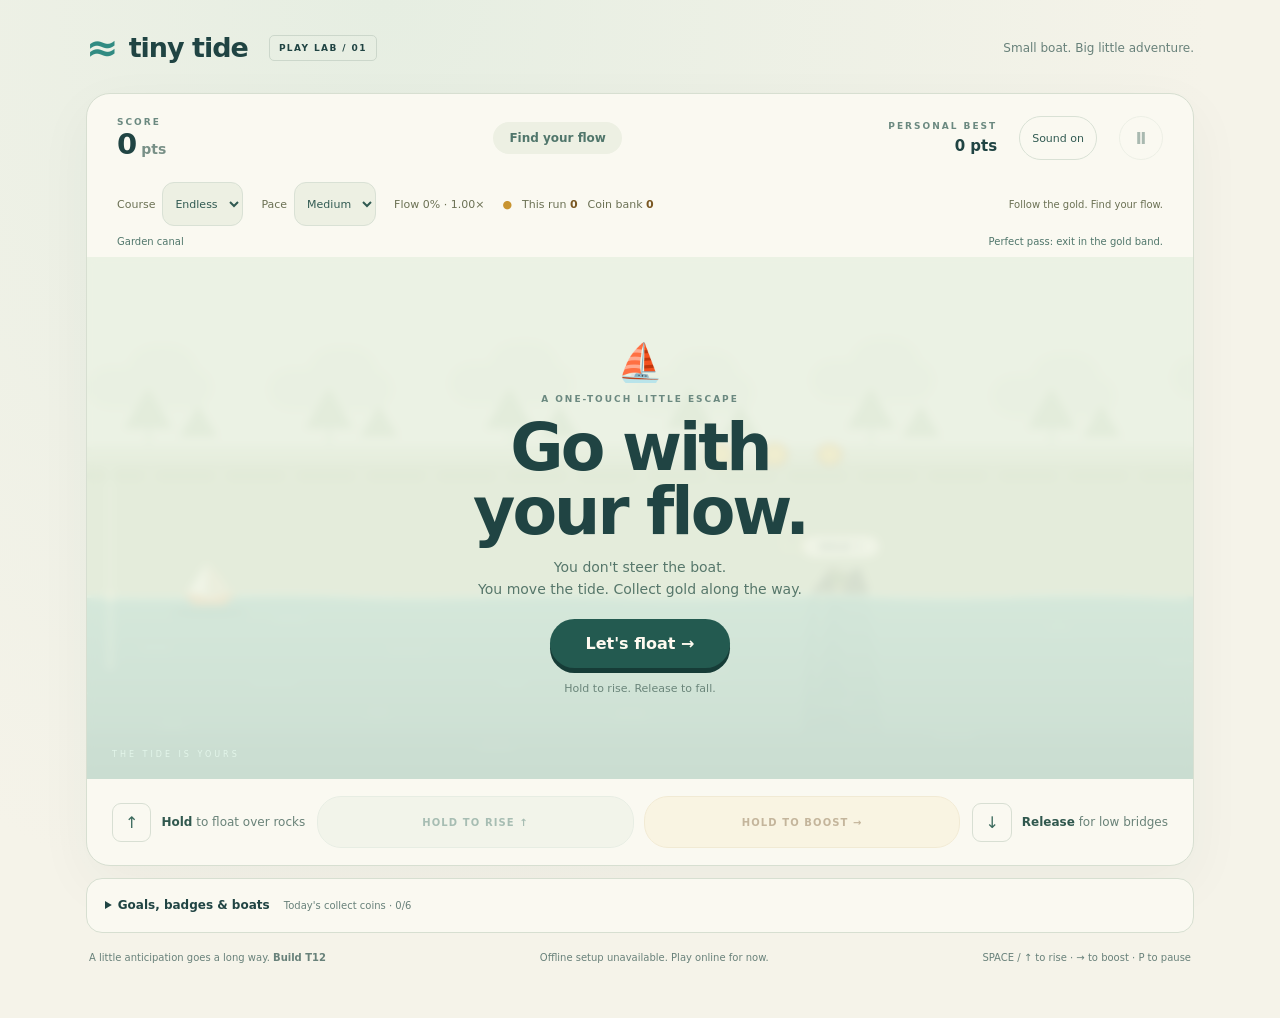
==== commit 65db2d4d: "Add T12 stacked super boost and recognizable pickups Replace slow-motion slots with Booster packs an" ====
--- a/index.html
+++ b/index.html
@@ -32,7 +32,7 @@
       <div class="run-status"><span id="scenery">Garden canal</span><span id="combo" role="status">Perfect pass: exit in the gold band.</span></div>
       <div id="gift-status" class="gift-status" role="status" hidden></div>
       <div class="playfield">
-        <canvas id="game" tabindex="0" aria-label="Hold Space, Up arrow, or the screen to raise the water. Release to lower it. Avoid rocks and bridges."></canvas>
+        <canvas id="game" tabindex="0" aria-label="Hold Space, Up arrow, or the screen to raise the water. Release to lower it. Hold Right arrow or the separate boost button to speed up. Avoid rocks and bridges. Orange rocket pickups give Booster packs, purple compasses give Autopilot, and gold coins marked +10 give ten coins. Holding boost during a Booster pack gives Super boost."></canvas>
         <div class="overlay" id="overlay">
           <div class="intro-icon" aria-hidden="true">⛵</div>
           <p class="eyebrow" id="overlay-kicker">A ONE-TOUCH LITTLE ESCAPE</p>
@@ -90,7 +90,7 @@
       <ul id="missions"></ul>
       <p id="mission-feedback" role="status" aria-live="polite"></p>
     </details>
-    <footer><span>A little anticipation goes a long way. <b id="build">Build T11</b></span><span id="connection" role="status">Preparing offline play…</span><button id="update-game" class="sound-button" hidden>Update ready — reload game</button><span class="desktop-hint">SPACE / ↑ to rise · → to boost · P to pause</span></footer>
+    <footer><span>A little anticipation goes a long way. <b id="build">Build T12</b></span><span id="connection" role="status">Preparing offline play…</span><button id="update-game" class="sound-button" hidden>Update ready — reload game</button><span class="desktop-hint">SPACE / ↑ to rise · → to boost · P to pause</span></footer>
     <p class="notice" id="notice" role="status"></p>
     <p class="sr-only" id="announcement" role="status" aria-live="polite"></p>
   </main>
